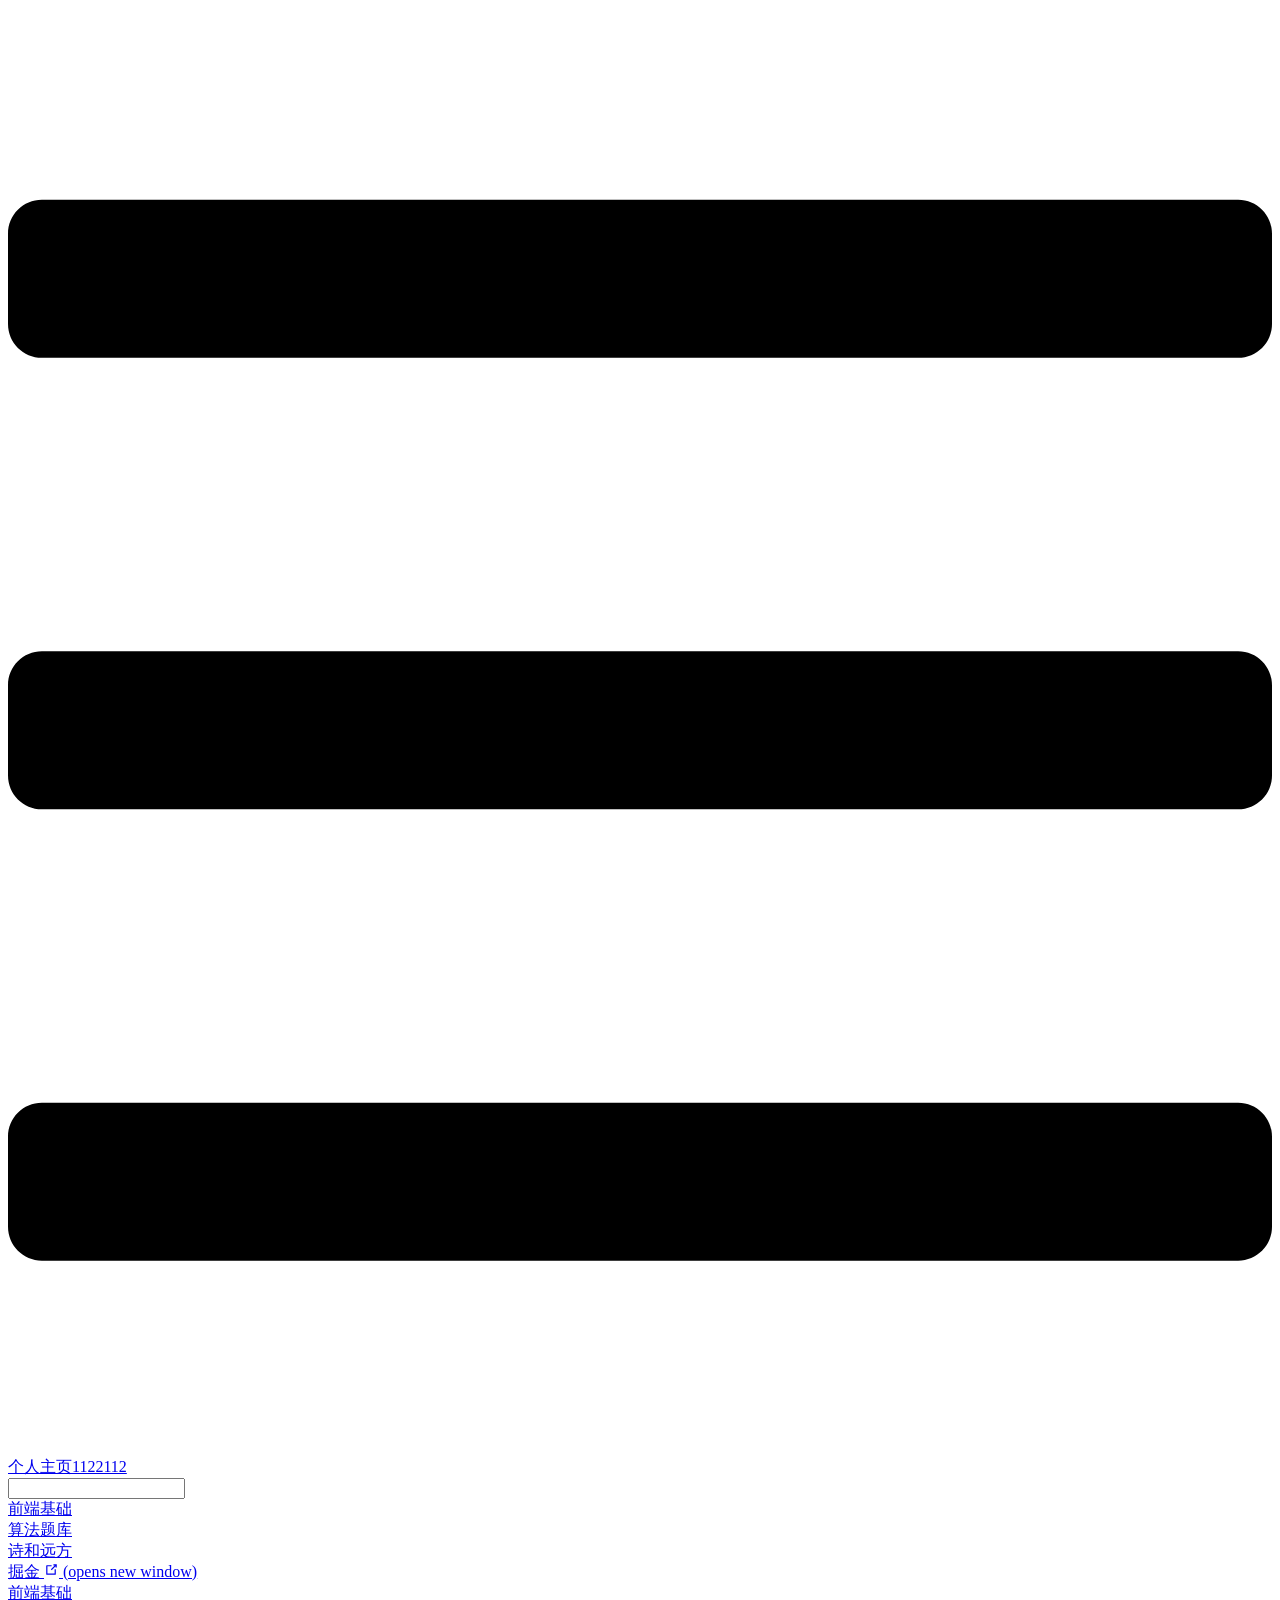
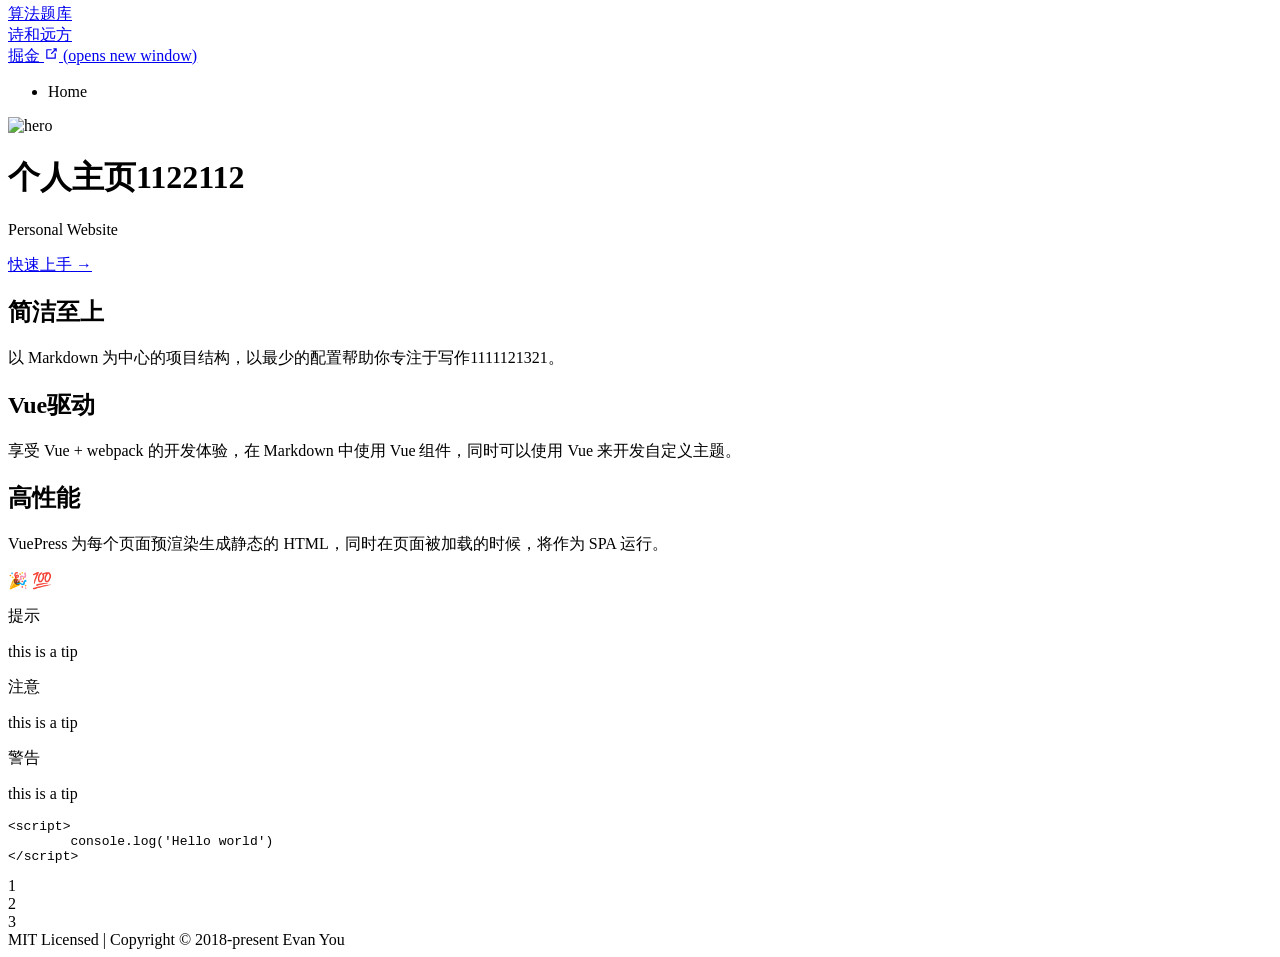
==== index.html @ 11ecbb49 "[fix]：文件" ====
<!DOCTYPE html>
<html lang="en-US">
  <head>
    <meta charset="utf-8">
    <meta name="viewport" content="width=device-width,initial-scale=1">
    <title>个人主页1122112</title>
    <meta name="generator" content="VuePress 1.8.0">
    <link rel="icon" href="/images/photo.jpg">
    <link rel="manifest" href="/images/photo.jpg">
    <link rel="apple-touch-icon" href="/images/photo.jpg">
    <meta name="description" content="Personal Website">
    <meta http-quiv="pragma" cotent="no-cache">
    <meta http-quiv="pragma" cotent="no-cache,must-revalidate">
    <meta http-quiv="expires" cotent="0">
    
    <link rel="preload" href="/assets/css/0.styles.bfaf08ab.css" as="style"><link rel="preload" href="/assets/js/app.552407dd.js" as="script"><link rel="preload" href="/assets/js/2.893b4d03.js" as="script"><link rel="preload" href="/assets/js/7.153a9fc0.js" as="script"><link rel="prefetch" href="/assets/js/10.ceecaa34.js"><link rel="prefetch" href="/assets/js/11.0e1c009a.js"><link rel="prefetch" href="/assets/js/3.802dd893.js"><link rel="prefetch" href="/assets/js/4.32b6839d.js"><link rel="prefetch" href="/assets/js/5.b29d42f8.js"><link rel="prefetch" href="/assets/js/6.a5498084.js"><link rel="prefetch" href="/assets/js/8.9cc60c41.js"><link rel="prefetch" href="/assets/js/9.5892f912.js">
    <link rel="stylesheet" href="/assets/css/0.styles.bfaf08ab.css">
  </head>
  <body>
    <div id="app" data-server-rendered="true"><div class="theme-container no-sidebar"><header class="navbar"><div class="sidebar-button"><svg xmlns="http://www.w3.org/2000/svg" aria-hidden="true" role="img" viewBox="0 0 448 512" class="icon"><path fill="currentColor" d="M436 124H12c-6.627 0-12-5.373-12-12V80c0-6.627 5.373-12 12-12h424c6.627 0 12 5.373 12 12v32c0 6.627-5.373 12-12 12zm0 160H12c-6.627 0-12-5.373-12-12v-32c0-6.627 5.373-12 12-12h424c6.627 0 12 5.373 12 12v32c0 6.627-5.373 12-12 12zm0 160H12c-6.627 0-12-5.373-12-12v-32c0-6.627 5.373-12 12-12h424c6.627 0 12 5.373 12 12v32c0 6.627-5.373 12-12 12z"></path></svg></div> <a href="/" aria-current="page" class="home-link router-link-exact-active router-link-active"><!----> <span class="site-name">个人主页1122112</span></a> <div class="links"><div class="search-box"><input aria-label="Search" autocomplete="off" spellcheck="false" value=""> <!----></div> <nav class="nav-links can-hide"><div class="nav-item"><a href="/accumulate/" class="nav-link">
  前端基础
</a></div><div class="nav-item"><a href="/algorithm/" class="nav-link">
  算法题库
</a></div><div class="nav-item"><a href="/others/" class="nav-link">
  诗和远方
</a></div><div class="nav-item"><a href="https://juejin.im/post/5d300d5ff265da1b7004e0c1" target="_blank" rel="noopener noreferrer" class="nav-link external">
  掘金
  <span><svg xmlns="http://www.w3.org/2000/svg" aria-hidden="true" focusable="false" x="0px" y="0px" viewBox="0 0 100 100" width="15" height="15" class="icon outbound"><path fill="currentColor" d="M18.8,85.1h56l0,0c2.2,0,4-1.8,4-4v-32h-8v28h-48v-48h28v-8h-32l0,0c-2.2,0-4,1.8-4,4v56C14.8,83.3,16.6,85.1,18.8,85.1z"></path> <polygon fill="currentColor" points="45.7,48.7 51.3,54.3 77.2,28.5 77.2,37.2 85.2,37.2 85.2,14.9 62.8,14.9 62.8,22.9 71.5,22.9"></polygon></svg> <span class="sr-only">(opens new window)</span></span></a></div> <!----></nav></div></header> <div class="sidebar-mask"></div> <aside class="sidebar"><nav class="nav-links"><div class="nav-item"><a href="/accumulate/" class="nav-link">
  前端基础
</a></div><div class="nav-item"><a href="/algorithm/" class="nav-link">
  算法题库
</a></div><div class="nav-item"><a href="/others/" class="nav-link">
  诗和远方
</a></div><div class="nav-item"><a href="https://juejin.im/post/5d300d5ff265da1b7004e0c1" target="_blank" rel="noopener noreferrer" class="nav-link external">
  掘金
  <span><svg xmlns="http://www.w3.org/2000/svg" aria-hidden="true" focusable="false" x="0px" y="0px" viewBox="0 0 100 100" width="15" height="15" class="icon outbound"><path fill="currentColor" d="M18.8,85.1h56l0,0c2.2,0,4-1.8,4-4v-32h-8v28h-48v-48h28v-8h-32l0,0c-2.2,0-4,1.8-4,4v56C14.8,83.3,16.6,85.1,18.8,85.1z"></path> <polygon fill="currentColor" points="45.7,48.7 51.3,54.3 77.2,28.5 77.2,37.2 85.2,37.2 85.2,14.9 62.8,14.9 62.8,22.9 71.5,22.9"></polygon></svg> <span class="sr-only">(opens new window)</span></span></a></div> <!----></nav>  <ul class="sidebar-links"><li><section class="sidebar-group depth-0"><p class="sidebar-heading open"><span>Home</span> <!----></p> <!----></section></li></ul> </aside> <main aria-labelledby="main-title" class="home"><header class="hero"><img src="/images/photo.jpg" alt="hero"> <h1 id="main-title">
      个人主页1122112
    </h1> <p class="description">
      Personal Website
    </p> <p class="action"><a href="/guide.html" class="nav-link action-button">
  快速上手 →
</a></p></header> <div class="features"><div class="feature"><h2>简洁至上</h2> <p>以 Markdown 为中心的项目结构，以最少的配置帮助你专注于写作1111121321。</p></div><div class="feature"><h2>Vue驱动</h2> <p>享受 Vue + webpack 的开发体验，在 Markdown 中使用 Vue 组件，同时可以使用 Vue 来开发自定义主题。</p></div><div class="feature"><h2>高性能</h2> <p>VuePress 为每个页面预渲染生成静态的 HTML，同时在页面被加载的时候，将作为 SPA 运行。</p></div></div> <div class="theme-default-content custom content__default"><p>🎉 💯</p> <div class="custom-block tip"><p class="custom-block-title">提示</p> <p>this is a tip</p></div> <div class="custom-block warning"><p class="custom-block-title">注意</p> <p>this is a tip</p></div> <div class="custom-block danger"><p class="custom-block-title">警告</p> <p>this is a tip</p></div> <div class="language-js line-numbers-mode"><pre class="language-js"><code><span class="token operator">&lt;</span>script<span class="token operator">&gt;</span>
	console<span class="token punctuation">.</span><span class="token function">log</span><span class="token punctuation">(</span><span class="token string">'Hello world'</span><span class="token punctuation">)</span>
<span class="token operator">&lt;</span><span class="token operator">/</span>script<span class="token operator">&gt;</span>
</code></pre> <div class="line-numbers-wrapper"><span class="line-number">1</span><br><span class="line-number">2</span><br><span class="line-number">3</span><br></div></div></div> <div class="footer">
    MIT Licensed | Copyright © 2018-present Evan You
  </div></main></div><div class="global-ui"></div></div>
    <script src="/assets/js/app.552407dd.js" defer></script><script src="/assets/js/2.893b4d03.js" defer></script><script src="/assets/js/7.153a9fc0.js" defer></script>
  </body>
</html>
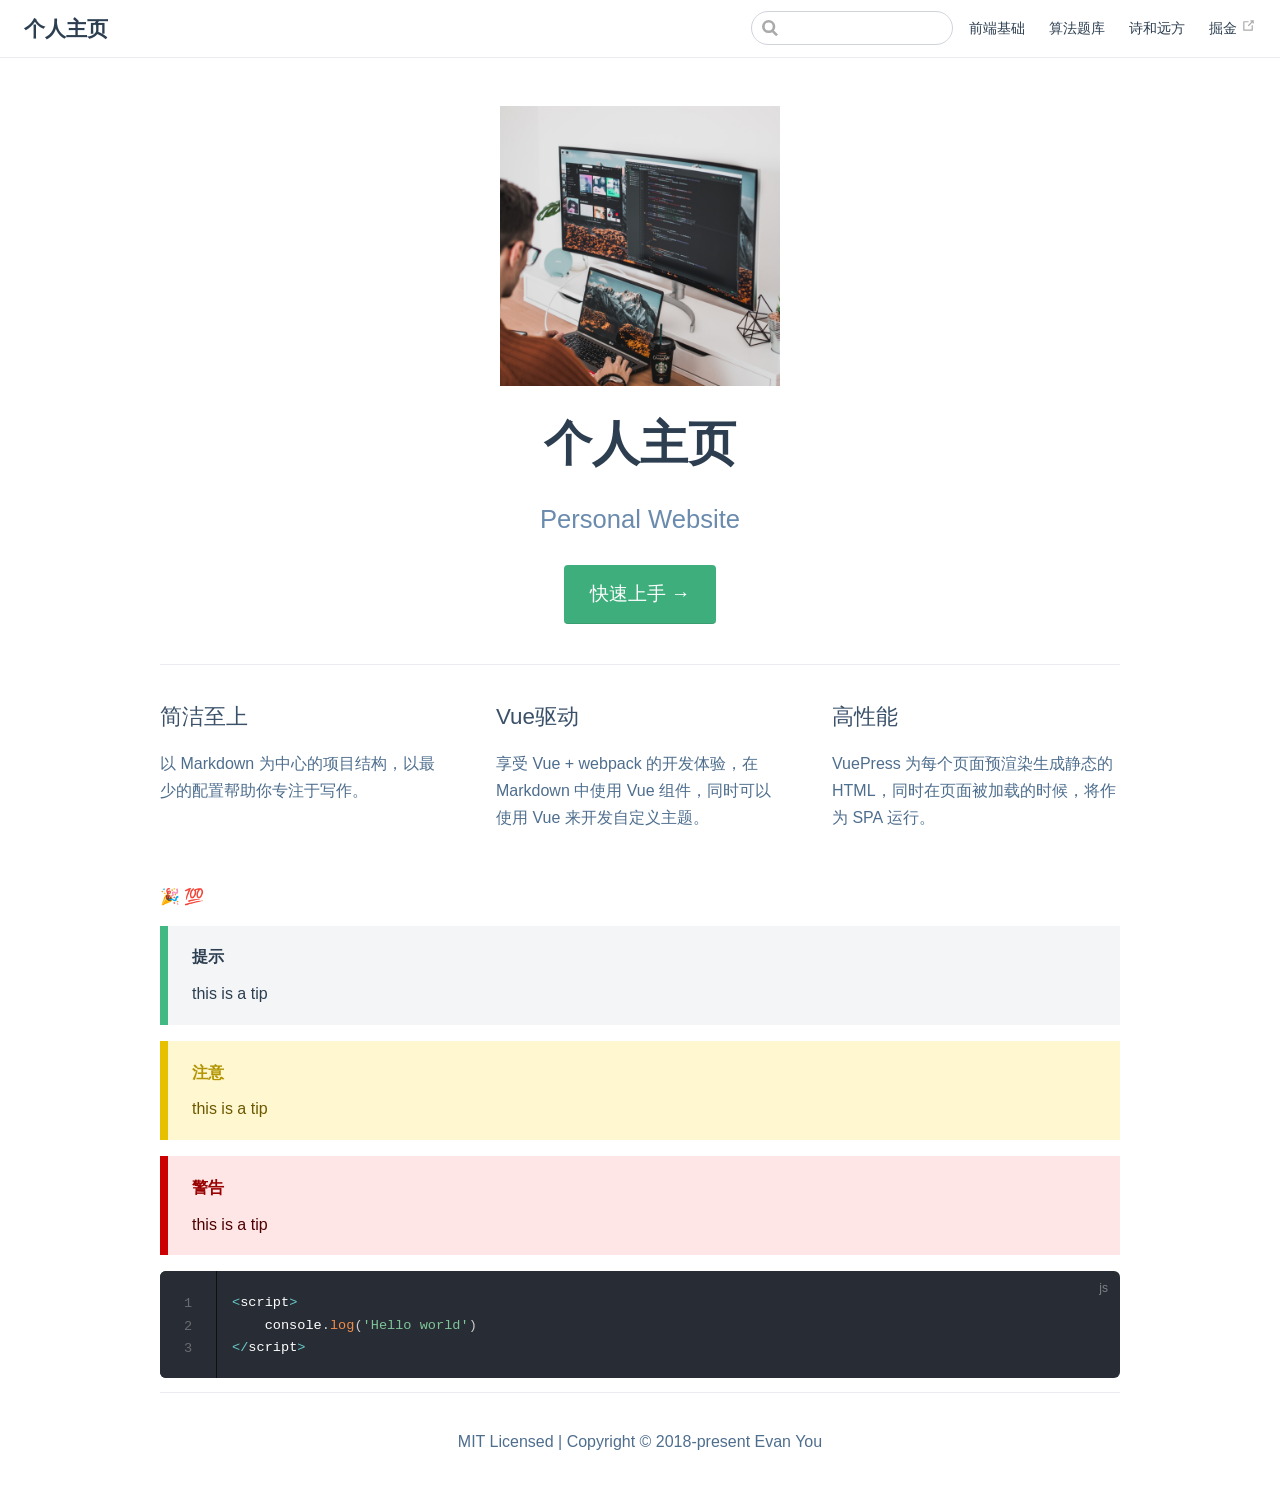
==== commit 072c930c: "[fix]：上传" ====
--- a/index.html
+++ b/index.html
@@ -3,48 +3,31 @@
   <head>
     <meta charset="utf-8">
     <meta name="viewport" content="width=device-width,initial-scale=1">
-    <title>个人主页1122112</title>
-    <meta name="generator" content="VuePress 1.8.0">
+    <title>个人主页</title>
+    <meta name="description" content="Personal Website">
     <link rel="icon" href="/images/photo.jpg">
-    <link rel="manifest" href="/images/photo.jpg">
-    <link rel="apple-touch-icon" href="/images/photo.jpg">
-    <meta name="description" content="Personal Website">
-    <meta http-quiv="pragma" cotent="no-cache">
-    <meta http-quiv="pragma" cotent="no-cache,must-revalidate">
-    <meta http-quiv="expires" cotent="0">
+  <link rel="manifest" href="/images/photo.jpg">
+  <link rel="apple-touch-icon" href="/images/photo.jpg">
+  <meta http-quiv="pragma" cotent="no-cache">
+  <meta http-quiv="pragma" cotent="no-cache,must-revalidate">
+  <meta http-quiv="expires" cotent="0">
     
-    <link rel="preload" href="/assets/css/0.styles.bfaf08ab.css" as="style"><link rel="preload" href="/assets/js/app.552407dd.js" as="script"><link rel="preload" href="/assets/js/2.893b4d03.js" as="script"><link rel="preload" href="/assets/js/7.153a9fc0.js" as="script"><link rel="prefetch" href="/assets/js/10.ceecaa34.js"><link rel="prefetch" href="/assets/js/11.0e1c009a.js"><link rel="prefetch" href="/assets/js/3.802dd893.js"><link rel="prefetch" href="/assets/js/4.32b6839d.js"><link rel="prefetch" href="/assets/js/5.b29d42f8.js"><link rel="prefetch" href="/assets/js/6.a5498084.js"><link rel="prefetch" href="/assets/js/8.9cc60c41.js"><link rel="prefetch" href="/assets/js/9.5892f912.js">
-    <link rel="stylesheet" href="/assets/css/0.styles.bfaf08ab.css">
+    <link rel="preload" href="/assets/css/0.styles.c70d6292.css" as="style"><link rel="preload" href="/assets/js/app.80de411a.js" as="script"><link rel="preload" href="/assets/js/3.f693702d.js" as="script"><link rel="prefetch" href="/assets/js/2.e936dfc9.js"><link rel="prefetch" href="/assets/js/4.2bf9374a.js"><link rel="prefetch" href="/assets/js/5.053e51c6.js"><link rel="prefetch" href="/assets/js/6.895c9ded.js"><link rel="prefetch" href="/assets/js/7.f5377f80.js"><link rel="prefetch" href="/assets/js/8.cc112f1e.js">
+    <link rel="stylesheet" href="/assets/css/0.styles.c70d6292.css">
   </head>
   <body>
-    <div id="app" data-server-rendered="true"><div class="theme-container no-sidebar"><header class="navbar"><div class="sidebar-button"><svg xmlns="http://www.w3.org/2000/svg" aria-hidden="true" role="img" viewBox="0 0 448 512" class="icon"><path fill="currentColor" d="M436 124H12c-6.627 0-12-5.373-12-12V80c0-6.627 5.373-12 12-12h424c6.627 0 12 5.373 12 12v32c0 6.627-5.373 12-12 12zm0 160H12c-6.627 0-12-5.373-12-12v-32c0-6.627 5.373-12 12-12h424c6.627 0 12 5.373 12 12v32c0 6.627-5.373 12-12 12zm0 160H12c-6.627 0-12-5.373-12-12v-32c0-6.627 5.373-12 12-12h424c6.627 0 12 5.373 12 12v32c0 6.627-5.373 12-12 12z"></path></svg></div> <a href="/" aria-current="page" class="home-link router-link-exact-active router-link-active"><!----> <span class="site-name">个人主页1122112</span></a> <div class="links"><div class="search-box"><input aria-label="Search" autocomplete="off" spellcheck="false" value=""> <!----></div> <nav class="nav-links can-hide"><div class="nav-item"><a href="/accumulate/" class="nav-link">
-  前端基础
-</a></div><div class="nav-item"><a href="/algorithm/" class="nav-link">
-  算法题库
-</a></div><div class="nav-item"><a href="/others/" class="nav-link">
-  诗和远方
-</a></div><div class="nav-item"><a href="https://juejin.im/post/5d300d5ff265da1b7004e0c1" target="_blank" rel="noopener noreferrer" class="nav-link external">
+    <div id="app" data-server-rendered="true"><div class="theme-container no-sidebar"><header class="navbar"><div class="sidebar-button"><svg xmlns="http://www.w3.org/2000/svg" aria-hidden="true" role="img" viewBox="0 0 448 512" class="icon"><path fill="currentColor" d="M436 124H12c-6.627 0-12-5.373-12-12V80c0-6.627 5.373-12 12-12h424c6.627 0 12 5.373 12 12v32c0 6.627-5.373 12-12 12zm0 160H12c-6.627 0-12-5.373-12-12v-32c0-6.627 5.373-12 12-12h424c6.627 0 12 5.373 12 12v32c0 6.627-5.373 12-12 12zm0 160H12c-6.627 0-12-5.373-12-12v-32c0-6.627 5.373-12 12-12h424c6.627 0 12 5.373 12 12v32c0 6.627-5.373 12-12 12z"></path></svg></div> <a href="/" class="home-link router-link-exact-active router-link-active"><!----> <span class="site-name">个人主页</span></a> <div class="links" style="max-width:nullpx;"><div class="search-box"><input aria-label="Search" autocomplete="off" spellcheck="false" value=""> <!----></div> <nav class="nav-links can-hide"><div class="nav-item"><a href="/accumulate/" class="nav-link">前端基础</a></div><div class="nav-item"><a href="/algorithm/" class="nav-link">算法题库</a></div><div class="nav-item"><a href="/others/" class="nav-link">诗和远方</a></div><div class="nav-item"><a href="https://juejin.im/post/5d300d5ff265da1b7004e0c1" target="_blank" rel="noopener noreferrer" class="nav-link external">
   掘金
-  <span><svg xmlns="http://www.w3.org/2000/svg" aria-hidden="true" focusable="false" x="0px" y="0px" viewBox="0 0 100 100" width="15" height="15" class="icon outbound"><path fill="currentColor" d="M18.8,85.1h56l0,0c2.2,0,4-1.8,4-4v-32h-8v28h-48v-48h28v-8h-32l0,0c-2.2,0-4,1.8-4,4v56C14.8,83.3,16.6,85.1,18.8,85.1z"></path> <polygon fill="currentColor" points="45.7,48.7 51.3,54.3 77.2,28.5 77.2,37.2 85.2,37.2 85.2,14.9 62.8,14.9 62.8,22.9 71.5,22.9"></polygon></svg> <span class="sr-only">(opens new window)</span></span></a></div> <!----></nav></div></header> <div class="sidebar-mask"></div> <aside class="sidebar"><nav class="nav-links"><div class="nav-item"><a href="/accumulate/" class="nav-link">
-  前端基础
-</a></div><div class="nav-item"><a href="/algorithm/" class="nav-link">
-  算法题库
-</a></div><div class="nav-item"><a href="/others/" class="nav-link">
-  诗和远方
-</a></div><div class="nav-item"><a href="https://juejin.im/post/5d300d5ff265da1b7004e0c1" target="_blank" rel="noopener noreferrer" class="nav-link external">
+  <svg xmlns="http://www.w3.org/2000/svg" aria-hidden="true" x="0px" y="0px" viewBox="0 0 100 100" width="15" height="15" class="icon outbound"><path fill="currentColor" d="M18.8,85.1h56l0,0c2.2,0,4-1.8,4-4v-32h-8v28h-48v-48h28v-8h-32l0,0c-2.2,0-4,1.8-4,4v56C14.8,83.3,16.6,85.1,18.8,85.1z"></path> <polygon fill="currentColor" points="45.7,48.7 51.3,54.3 77.2,28.5 77.2,37.2 85.2,37.2 85.2,14.9 62.8,14.9 62.8,22.9 71.5,22.9"></polygon></svg></a></div> <!----></nav></div></header> <div class="sidebar-mask"></div> <div class="sidebar"><nav class="nav-links"><div class="nav-item"><a href="/accumulate/" class="nav-link">前端基础</a></div><div class="nav-item"><a href="/algorithm/" class="nav-link">算法题库</a></div><div class="nav-item"><a href="/others/" class="nav-link">诗和远方</a></div><div class="nav-item"><a href="https://juejin.im/post/5d300d5ff265da1b7004e0c1" target="_blank" rel="noopener noreferrer" class="nav-link external">
   掘金
-  <span><svg xmlns="http://www.w3.org/2000/svg" aria-hidden="true" focusable="false" x="0px" y="0px" viewBox="0 0 100 100" width="15" height="15" class="icon outbound"><path fill="currentColor" d="M18.8,85.1h56l0,0c2.2,0,4-1.8,4-4v-32h-8v28h-48v-48h28v-8h-32l0,0c-2.2,0-4,1.8-4,4v56C14.8,83.3,16.6,85.1,18.8,85.1z"></path> <polygon fill="currentColor" points="45.7,48.7 51.3,54.3 77.2,28.5 77.2,37.2 85.2,37.2 85.2,14.9 62.8,14.9 62.8,22.9 71.5,22.9"></polygon></svg> <span class="sr-only">(opens new window)</span></span></a></div> <!----></nav>  <ul class="sidebar-links"><li><section class="sidebar-group depth-0"><p class="sidebar-heading open"><span>Home</span> <!----></p> <!----></section></li></ul> </aside> <main aria-labelledby="main-title" class="home"><header class="hero"><img src="/images/photo.jpg" alt="hero"> <h1 id="main-title">
-      个人主页1122112
-    </h1> <p class="description">
+  <svg xmlns="http://www.w3.org/2000/svg" aria-hidden="true" x="0px" y="0px" viewBox="0 0 100 100" width="15" height="15" class="icon outbound"><path fill="currentColor" d="M18.8,85.1h56l0,0c2.2,0,4-1.8,4-4v-32h-8v28h-48v-48h28v-8h-32l0,0c-2.2,0-4,1.8-4,4v56C14.8,83.3,16.6,85.1,18.8,85.1z"></path> <polygon fill="currentColor" points="45.7,48.7 51.3,54.3 77.2,28.5 77.2,37.2 85.2,37.2 85.2,14.9 62.8,14.9 62.8,22.9 71.5,22.9"></polygon></svg></a></div> <!----></nav>  <ul class="sidebar-links"><li><div class="sidebar-group first"><p class="sidebar-heading open"><span>Home</span> <!----></p> <ul class="sidebar-group-items"></ul></div></li></ul> </div> <div class="home"><div class="hero"><img src="/images/photo.jpg" alt="hero"> <h1>个人主页</h1> <p class="description">
       Personal Website
-    </p> <p class="action"><a href="/guide.html" class="nav-link action-button">
-  快速上手 →
-</a></p></header> <div class="features"><div class="feature"><h2>简洁至上</h2> <p>以 Markdown 为中心的项目结构，以最少的配置帮助你专注于写作1111121321。</p></div><div class="feature"><h2>Vue驱动</h2> <p>享受 Vue + webpack 的开发体验，在 Markdown 中使用 Vue 组件，同时可以使用 Vue 来开发自定义主题。</p></div><div class="feature"><h2>高性能</h2> <p>VuePress 为每个页面预渲染生成静态的 HTML，同时在页面被加载的时候，将作为 SPA 运行。</p></div></div> <div class="theme-default-content custom content__default"><p>🎉 💯</p> <div class="custom-block tip"><p class="custom-block-title">提示</p> <p>this is a tip</p></div> <div class="custom-block warning"><p class="custom-block-title">注意</p> <p>this is a tip</p></div> <div class="custom-block danger"><p class="custom-block-title">警告</p> <p>this is a tip</p></div> <div class="language-js line-numbers-mode"><pre class="language-js"><code><span class="token operator">&lt;</span>script<span class="token operator">&gt;</span>
+    </p> <p class="action"><a href="/guide.html" class="nav-link action-button">快速上手 →</a></p></div> <div class="features"><div class="feature"><h2>简洁至上</h2> <p>以 Markdown 为中心的项目结构，以最少的配置帮助你专注于写作。</p></div><div class="feature"><h2>Vue驱动</h2> <p>享受 Vue + webpack 的开发体验，在 Markdown 中使用 Vue 组件，同时可以使用 Vue 来开发自定义主题。</p></div><div class="feature"><h2>高性能</h2> <p>VuePress 为每个页面预渲染生成静态的 HTML，同时在页面被加载的时候，将作为 SPA 运行。</p></div></div> <div class="content custom"><p>🎉 💯</p> <div class="tip custom-block"><p class="custom-block-title">提示</p> <p>this is a tip</p></div> <div class="warning custom-block"><p class="custom-block-title">注意</p> <p>this is a tip</p></div> <div class="danger custom-block"><p class="custom-block-title">警告</p> <p>this is a tip</p></div> <div class="language-js line-numbers-mode"><pre class="language-js"><code><span class="token operator">&lt;</span>script<span class="token operator">&gt;</span>
 	console<span class="token punctuation">.</span><span class="token function">log</span><span class="token punctuation">(</span><span class="token string">'Hello world'</span><span class="token punctuation">)</span>
 <span class="token operator">&lt;</span><span class="token operator">/</span>script<span class="token operator">&gt;</span>
 </code></pre> <div class="line-numbers-wrapper"><span class="line-number">1</span><br><span class="line-number">2</span><br><span class="line-number">3</span><br></div></div></div> <div class="footer">
     MIT Licensed | Copyright © 2018-present Evan You
-  </div></main></div><div class="global-ui"></div></div>
-    <script src="/assets/js/app.552407dd.js" defer></script><script src="/assets/js/2.893b4d03.js" defer></script><script src="/assets/js/7.153a9fc0.js" defer></script>
+  </div></div> <!----></div></div>
+    <script src="/assets/js/app.80de411a.js" defer></script><script src="/assets/js/3.f693702d.js" defer></script>
   </body>
 </html>
--- a/assets/css/0.styles.c70d6292.css
+++ b/assets/css/0.styles.c70d6292.css
@@ -0,0 +1 @@
+.home{padding:3.6rem 2rem 0;max-width:960px;margin:0 auto}.home .hero{text-align:center}.home .hero img{max-width:100%;max-height:280px;display:block;margin:3rem auto 1.5rem}.home .hero h1{font-size:3rem}.home .hero .action,.home .hero .description,.home .hero h1{margin:1.8rem auto}.home .hero .description{max-width:35rem;font-size:1.6rem;line-height:1.3;color:#6a8bad}.home .hero .action-button{display:inline-block;font-size:1.2rem;color:#fff;background-color:#3eaf7c;padding:.8rem 1.6rem;border-radius:4px;transition:background-color .1s ease;box-sizing:border-box;border-bottom:1px solid #389d70}.home .hero .action-button:hover{background-color:#4abf8a}.home .features{border-top:1px solid #eaecef;padding:1.2rem 0;margin-top:2.5rem;display:flex;flex-wrap:wrap;align-items:flex-start;align-content:stretch;justify-content:space-between}.home .feature{flex-grow:1;flex-basis:30%;max-width:30%}.home .feature h2{font-size:1.4rem;font-weight:500;border-bottom:none;padding-bottom:0;color:#3a5169}.home .feature p{color:#4e6e8e}.home .footer{padding:2.5rem;border-top:1px solid #eaecef;text-align:center;color:#4e6e8e}@media (max-width:719px){.home .features{flex-direction:column}.home .feature{max-width:100%;padding:0 2.5rem}}@media (max-width:419px){.home{padding-left:1.5rem;padding-right:1.5rem}.home .hero img{max-height:210px;margin:2rem auto 1.2rem}.home .hero h1{font-size:2rem}.home .hero .action,.home .hero .description,.home .hero h1{margin:1.2rem auto}.home .hero .description{font-size:1.2rem}.home .hero .action-button{font-size:1rem;padding:.6rem 1.2rem}.home .feature h2{font-size:1.25rem}}.sidebar-button{display:none;width:1.25rem;height:1.25rem;position:absolute;padding:.6rem;top:.6rem;left:1rem;cursor:pointer}.sidebar-button .icon{display:block;width:1.25rem;height:1.25rem}@media (max-width:719px){.sidebar-button{display:block}}.search-box{display:inline-block;position:relative;margin-right:1rem}.search-box input{cursor:text;width:10rem;color:#4e6e8e;display:inline-block;border:1px solid #cfd4db;border-radius:2rem;font-size:.9rem;line-height:2rem;padding:0 .5rem 0 2rem;outline:none;transition:all .2s ease;background:#fff url(/assets/img/search.83621669.svg) .6rem .5rem no-repeat;background-size:1rem}.search-box input:focus{cursor:auto;border-color:#3eaf7c}.search-box .suggestions{background:#fff;width:20rem;position:absolute;top:1.5rem;border:1px solid #cfd4db;border-radius:6px;padding:.4rem;list-style-type:none}.search-box .suggestions.align-right{right:0}.search-box .suggestion{line-height:1.4;padding:.4rem .6rem;border-radius:4px;cursor:pointer}.search-box .suggestion a{white-space:normal;color:#5d82a6}.search-box .suggestion a .page-title{font-weight:600}.search-box .suggestion a .header{font-size:.9em;margin-left:.25em}.search-box .suggestion.focused{background-color:#f3f4f5}.search-box .suggestion.focused a{color:#3eaf7c}@media (max-width:959px){.search-box input{cursor:pointer;width:0;border-color:transparent;position:relative}.search-box input:focus{cursor:text;left:0;width:10rem}}@media (max-width:959px) and (min-width:719px){.search-box .suggestions{left:0}}@media (max-width:719px){.search-box{margin-right:0}.search-box input{left:1rem}.search-box .suggestions{right:0}}@media (max-width:419px){.search-box .suggestions{width:calc(100vw - 4rem)}.search-box input:focus{width:8rem}}.dropdown-enter,.dropdown-leave-to{height:0!important}.dropdown-wrapper{cursor:pointer}.dropdown-wrapper .dropdown-title{display:block}.dropdown-wrapper .dropdown-title:hover{border-color:transparent}.dropdown-wrapper .dropdown-title .arrow{vertical-align:middle;margin-top:-1px;margin-left:.4rem}.dropdown-wrapper .nav-dropdown .dropdown-item{color:inherit;line-height:1.7rem}.dropdown-wrapper .nav-dropdown .dropdown-item h4{margin:.45rem 0 0;border-top:1px solid #eee;padding:.45rem 1.5rem 0 1.25rem}.dropdown-wrapper .nav-dropdown .dropdown-item .dropdown-subitem-wrapper{padding:0;list-style:none}.dropdown-wrapper .nav-dropdown .dropdown-item .dropdown-subitem-wrapper .dropdown-subitem{font-size:.9em}.dropdown-wrapper .nav-dropdown .dropdown-item a{display:block;line-height:1.7rem;position:relative;border-bottom:none;font-weight:400;margin-bottom:0;padding:0 1.5rem 0 1.25rem}.dropdown-wrapper .nav-dropdown .dropdown-item a.router-link-active,.dropdown-wrapper .nav-dropdown .dropdown-item a:hover{color:#3eaf7c}.dropdown-wrapper .nav-dropdown .dropdown-item a.router-link-active:after{content:"";width:0;height:0;border-left:5px solid #3eaf7c;border-top:3px solid transparent;border-bottom:3px solid transparent;position:absolute;top:calc(50% - 2px);left:9px}.dropdown-wrapper .nav-dropdown .dropdown-item:first-child h4{margin-top:0;padding-top:0;border-top:0}@media (max-width:719px){.dropdown-wrapper.open .dropdown-title{margin-bottom:.5rem}.dropdown-wrapper .nav-dropdown{transition:height .1s ease-out;overflow:hidden}.dropdown-wrapper .nav-dropdown .dropdown-item h4{border-top:0;margin-top:0;padding-top:0}.dropdown-wrapper .nav-dropdown .dropdown-item>a,.dropdown-wrapper .nav-dropdown .dropdown-item h4{font-size:15px;line-height:2rem}.dropdown-wrapper .nav-dropdown .dropdown-item .dropdown-subitem{font-size:14px;padding-left:1rem}}@media (min-width:719px){.dropdown-wrapper{height:1.8rem}.dropdown-wrapper:hover .nav-dropdown{display:block!important}.dropdown-wrapper .dropdown-title .arrow{border-left:4px solid transparent;border-right:4px solid transparent;border-top:6px solid #ccc;border-bottom:0}.dropdown-wrapper .nav-dropdown{display:none;height:auto!important;box-sizing:border-box;max-height:calc(100vh - 2.7rem);overflow-y:auto;position:absolute;top:100%;right:0;background-color:#fff;padding:.6rem 0;border:1px solid #ddd;border-bottom-color:#ccc;text-align:left;border-radius:.25rem;white-space:nowrap;margin:0}}.nav-links{display:inline-block}.nav-links a{line-height:1.4rem;color:inherit}.nav-links a.router-link-active,.nav-links a:hover{color:#3eaf7c}.nav-links .nav-item{position:relative;display:inline-block;margin-left:1.5rem;line-height:2rem}.nav-links .nav-item:first-child{margin-left:0}.nav-links .repo-link{margin-left:1.5rem}@media (max-width:719px){.nav-links .nav-item,.nav-links .repo-link{margin-left:0}}@media (min-width:719px){.nav-links a.router-link-active,.nav-links a:hover{color:#2c3e50}.nav-item>a:not(.external).router-link-active,.nav-item>a:not(.external):hover{margin-bottom:-2px;border-bottom:2px solid #46bd87}}.navbar{padding:.7rem 1.5rem;line-height:2.2rem;position:relative}.navbar a,.navbar img,.navbar span{display:inline-block}.navbar .logo{height:2.2rem;min-width:2.2rem;margin-right:.8rem;vertical-align:top}.navbar .site-name{font-size:1.3rem;font-weight:600;color:#2c3e50;position:relative}.navbar .links{padding-left:1.5rem;box-sizing:border-box;background-color:#fff;white-space:nowrap;font-size:.9rem;position:absolute;right:1.5rem;top:.7rem;display:flex}.navbar .links .search-box{flex:0 0 auto;vertical-align:top}.navbar .links .nav-links{flex:1}@media (max-width:719px){.navbar{padding-left:4rem}.navbar .can-hide{display:none}.navbar .links{padding-left:1.5rem}}.page-edit,.page-nav{max-width:740px;margin:0 auto;padding:2rem 2.5rem}@media (max-width:959px){.page-edit,.page-nav{padding:2rem}}@media (max-width:419px){.page-edit,.page-nav{padding:1.5rem}}.page{padding-bottom:2rem}.page-edit{padding-top:1rem;padding-bottom:1rem;overflow:auto}.page-edit .edit-link{display:inline-block}.page-edit .edit-link a{color:#4e6e8e;margin-right:.25rem}.page-edit .last-updated{float:right;font-size:.9em}.page-edit .last-updated .prefix{font-weight:500;color:#4e6e8e}.page-edit .last-updated .time{font-weight:400;color:#aaa}.page-nav{padding-top:1rem;padding-bottom:0}.page-nav .inner{min-height:2rem;margin-top:0;border-top:1px solid #eaecef;padding-top:1rem;overflow:auto}.page-nav .next{float:right}@media (max-width:719px){.page-edit .edit-link{margin-bottom:.5rem}.page-edit .last-updated{font-size:.8em;float:none;text-align:left}}.sidebar .sidebar-sub-headers{padding-left:1rem;font-size:.95em}a.sidebar-link{font-weight:400;display:inline-block;color:#2c3e50;border-left:.25rem solid transparent;padding:.35rem 1rem .35rem 1.25rem;line-height:1.4;width:100%;box-sizing:border-box}a.sidebar-link:hover{color:#3eaf7c}a.sidebar-link.active{font-weight:600;color:#3eaf7c;border-left-color:#3eaf7c}.sidebar-group a.sidebar-link{padding-left:2rem}.sidebar-sub-headers a.sidebar-link{padding-top:.25rem;padding-bottom:.25rem;border-left:none}.sidebar-sub-headers a.sidebar-link.active{font-weight:500}.sidebar-group:not(.first){margin-top:1em}.sidebar-group .sidebar-group{padding-left:.5em}.sidebar-group:not(.collapsable) .sidebar-heading{cursor:auto;color:inherit}.sidebar-heading{color:#999;transition:color .15s ease;cursor:pointer;font-size:1.1em;font-weight:700;padding:0 1.5rem;margin-top:0;margin-bottom:.5rem}.sidebar-heading.open,.sidebar-heading:hover{color:inherit}.sidebar-heading .arrow{position:relative;top:-.12em;left:.5em}.sidebar-heading:.open .arrow{top:-.18em}.sidebar-group-items{transition:height .1s ease-out;overflow:hidden}.sidebar ul{padding:0;margin:0;list-style-type:none}.sidebar a{display:inline-block}.sidebar .nav-links{display:none;border-bottom:1px solid #eaecef;padding:.5rem 0 .75rem 0}.sidebar .nav-links a{font-weight:600}.sidebar .nav-links .nav-item,.sidebar .nav-links .repo-link{display:block;line-height:1.25rem;font-size:1.1em;padding:.5rem 0 .5rem 1.5rem}.sidebar .sidebar-links{padding:1.5rem 0}@media (max-width:719px){.sidebar .nav-links{display:block}.sidebar .nav-links .dropdown-wrapper .nav-dropdown .dropdown-item a.router-link-active:after{top:calc(1rem - 2px)}.sidebar .sidebar-links{padding:1rem 0}}.sw-update-popup{position:fixed;right:1em;bottom:1em;padding:1em;border:1px solid #3eaf7c;border-radius:3px;background:#fff;box-shadow:0 4px 16px rgba(0,0,0,.5);text-align:center}.sw-update-popup button{margin-top:.5em;padding:.25em 2em}.sw-update-popup-enter-active,.sw-update-popup-leave-active{transition:opacity .3s,transform .3s}.sw-update-popup-enter,.sw-update-popup-leave-to{opacity:0;transform:translateY(50%) scale(.5)}code[class*=language-],pre[class*=language-]{color:#ccc;background:none;font-family:Consolas,Monaco,Andale Mono,Ubuntu Mono,monospace;font-size:1em;text-align:left;white-space:pre;word-spacing:normal;word-break:normal;word-wrap:normal;line-height:1.5;tab-size:4;hyphens:none}pre[class*=language-]{padding:1em;margin:.5em 0;overflow:auto}:not(pre)>code[class*=language-],pre[class*=language-]{background:#2d2d2d}:not(pre)>code[class*=language-]{padding:.1em;border-radius:.3em;white-space:normal}.token.block-comment,.token.cdata,.token.comment,.token.doctype,.token.prolog{color:#999}.token.punctuation{color:#ccc}.token.attr-name,.token.deleted,.token.namespace,.token.tag{color:#e2777a}.token.function-name{color:#6196cc}.token.boolean,.token.function,.token.number{color:#f08d49}.token.class-name,.token.constant,.token.property,.token.symbol{color:#f8c555}.token.atrule,.token.builtin,.token.important,.token.keyword,.token.selector{color:#cc99cd}.token.attr-value,.token.char,.token.regex,.token.string,.token.variable{color:#7ec699}.token.entity,.token.operator,.token.url{color:#67cdcc}.token.bold,.token.important{font-weight:700}.token.italic{font-style:italic}.token.entity{cursor:help}.token.inserted{color:green}#nprogress{pointer-events:none}#nprogress .bar{background:#3eaf7c;position:fixed;z-index:1031;top:0;left:0;width:100%;height:2px}#nprogress .peg{display:block;position:absolute;right:0;width:100px;height:100%;box-shadow:0 0 10px #3eaf7c,0 0 5px #3eaf7c;opacity:1;transform:rotate(3deg) translateY(-4px)}#nprogress .spinner{display:block;position:fixed;z-index:1031;top:15px;right:15px}#nprogress .spinner-icon{width:18px;height:18px;box-sizing:border-box;border:2px solid transparent;border-top-color:#3eaf7c;border-left-color:#3eaf7c;border-radius:50%;animation:nprogress-spinner .4s linear infinite}.nprogress-custom-parent{overflow:hidden;position:relative}.nprogress-custom-parent #nprogress .bar,.nprogress-custom-parent #nprogress .spinner{position:absolute}@keyframes nprogress-spinner{0%{transform:rotate(0deg)}to{transform:rotate(1turn)}}.content code{color:#476582;padding:.25rem .5rem;margin:0;font-size:.85em;background-color:rgba(27,31,35,.05);border-radius:3px}.content pre,.content pre[class*=language-]{line-height:1.4;padding:1.25rem 1.5rem;margin:.85rem 0;background-color:#282c34;border-radius:6px;overflow:auto}.content pre[class*=language-] code,.content pre code{color:#fff;padding:0;background-color:transparent;border-radius:0}div[class*=language-]{position:relative;background-color:#282c34;border-radius:6px}div[class*=language-] .highlight-lines{-webkit-user-select:none;-ms-user-select:none;user-select:none;padding-top:1.3rem;position:absolute;top:0;left:0;width:100%;line-height:1.4}div[class*=language-] .highlight-lines .highlighted{background-color:rgba(0,0,0,.66)}div[class*=language-] pre,div[class*=language-] pre[class*=language-]{background:transparent;position:relative;z-index:1}div[class*=language-]:before{position:absolute;z-index:3;top:.8em;right:1em;font-size:.75rem;color:hsla(0,0%,100%,.4)}div[class*=language-]:not(.line-numbers-mode) .line-numbers-wrapper{display:none}div[class*=language-].line-numbers-mode .highlight-lines .highlighted{position:relative}div[class*=language-].line-numbers-mode .highlight-lines .highlighted:before{content:" ";position:absolute;z-index:3;left:0;top:0;display:block;width:3.5rem;height:100%;background-color:rgba(0,0,0,.66)}div[class*=language-].line-numbers-mode pre{padding-left:4.5rem;vertical-align:middle}div[class*=language-].line-numbers-mode .line-numbers-wrapper{position:absolute;top:0;width:3.5rem;text-align:center;color:hsla(0,0%,100%,.3);padding:1.25rem 0;line-height:1.4}div[class*=language-].line-numbers-mode .line-numbers-wrapper br{-webkit-user-select:none;-ms-user-select:none;user-select:none}div[class*=language-].line-numbers-mode .line-numbers-wrapper .line-number{position:relative;z-index:4;-webkit-user-select:none;-ms-user-select:none;user-select:none;font-size:.85em}div[class*=language-].line-numbers-mode:after{content:"";position:absolute;z-index:2;top:0;left:0;width:3.5rem;height:100%;border-radius:6px 0 0 6px;border-right:1px solid rgba(0,0,0,.66);background-color:#282c34}div[class~=language-js]:before{content:"js"}div[class~=language-ts]:before{content:"ts"}div[class~=language-html]:before{content:"html"}div[class~=language-md]:before{content:"md"}div[class~=language-vue]:before{content:"vue"}div[class~=language-css]:before{content:"css"}div[class~=language-sass]:before{content:"sass"}div[class~=language-scss]:before{content:"scss"}div[class~=language-less]:before{content:"less"}div[class~=language-stylus]:before{content:"stylus"}div[class~=language-go]:before{content:"go"}div[class~=language-java]:before{content:"java"}div[class~=language-c]:before{content:"c"}div[class~=language-sh]:before{content:"sh"}div[class~=language-yaml]:before{content:"yaml"}div[class~=language-py]:before{content:"py"}div[class~=language-javascript]:before{content:"js"}div[class~=language-typescript]:before{content:"ts"}div[class~=language-markup]:before{content:"html"}div[class~=language-markdown]:before{content:"md"}div[class~=language-json]:before{content:"json"}div[class~=language-ruby]:before{content:"rb"}div[class~=language-python]:before{content:"py"}div[class~=language-bash]:before{content:"sh"}.custom-block .custom-block-title{font-weight:600;margin-bottom:-.4rem}.custom-block.danger,.custom-block.tip,.custom-block.warning{padding:.1rem 1.5rem;border-left-width:.5rem;border-left-style:solid;margin:1rem 0}.custom-block.tip{background-color:#f3f5f7;border-color:#42b983}.custom-block.warning{background-color:rgba(255,229,100,.3);border-color:#e7c000;color:#6b5900}.custom-block.warning .custom-block-title{color:#b29400}.custom-block.warning a{color:#2c3e50}.custom-block.danger{background-color:#ffe6e6;border-color:#c00;color:#4d0000}.custom-block.danger .custom-block-title{color:#900}.custom-block.danger a{color:#2c3e50}.arrow{display:inline-block;width:0;height:0}.arrow.up{border-bottom:6px solid #ccc}.arrow.down,.arrow.up{border-left:4px solid transparent;border-right:4px solid transparent}.arrow.down{border-top:6px solid #ccc}.arrow.right{border-left:6px solid #ccc}.arrow.left,.arrow.right{border-top:4px solid transparent;border-bottom:4px solid transparent}.arrow.left{border-right:6px solid #ccc}.content:not(.custom){max-width:740px;margin:0 auto;padding:2rem 2.5rem}@media (max-width:959px){.content:not(.custom){padding:2rem}}@media (max-width:419px){.content:not(.custom){padding:1.5rem}}.table-of-contents .badge{vertical-align:middle}body,html{padding:0;margin:0}body{font-family:-apple-system,BlinkMacSystemFont,Segoe UI,Roboto,Oxygen,Ubuntu,Cantarell,Fira Sans,Droid Sans,Helvetica Neue,sans-serif;-webkit-font-smoothing:antialiased;-moz-osx-font-smoothing:grayscale;font-size:16px;color:#2c3e50}.page{padding-left:20rem}.navbar{z-index:20;right:0;height:3.6rem;background-color:#fff;box-sizing:border-box;border-bottom:1px solid #eaecef}.navbar,.sidebar-mask{position:fixed;top:0;left:0}.sidebar-mask{z-index:9;width:100vw;height:100vh;display:none}.sidebar{font-size:15px;background-color:#fff;width:20rem;position:fixed;z-index:10;margin:0;top:3.6rem;left:0;bottom:0;box-sizing:border-box;border-right:1px solid #eaecef;overflow-y:auto}.content:not(.custom)>:first-child{margin-top:3.6rem}.content:not(.custom) a:hover{text-decoration:underline}.content:not(.custom) p.demo{padding:1rem 1.5rem;border:1px solid #ddd;border-radius:4px}.content:not(.custom) img{max-width:100%}.content.custom{padding:0;margin:0}.content.custom img{max-width:100%}a{font-weight:500;text-decoration:none}a,p a code{color:#3eaf7c}p a code{font-weight:400}kbd{background:#eee;border:.15rem solid #ddd;border-bottom:.25rem solid #ddd;border-radius:.15rem;padding:0 .15em}blockquote{font-size:1.2rem;color:#999;border-left:.25rem solid #dfe2e5;margin-left:0;padding-left:1rem}ol,ul{padding-left:1.2em}strong{font-weight:600}h1,h2,h3,h4,h5,h6{font-weight:600;line-height:1.25}.content:not(.custom)>h1,.content:not(.custom)>h2,.content:not(.custom)>h3,.content:not(.custom)>h4,.content:not(.custom)>h5,.content:not(.custom)>h6{margin-top:-3.1rem;padding-top:4.6rem;margin-bottom:0}.content:not(.custom)>h1:first-child,.content:not(.custom)>h2:first-child,.content:not(.custom)>h3:first-child,.content:not(.custom)>h4:first-child,.content:not(.custom)>h5:first-child,.content:not(.custom)>h6:first-child{margin-top:-1.5rem;margin-bottom:1rem}.content:not(.custom)>h1:first-child+.custom-block,.content:not(.custom)>h1:first-child+p,.content:not(.custom)>h1:first-child+pre,.content:not(.custom)>h2:first-child+.custom-block,.content:not(.custom)>h2:first-child+p,.content:not(.custom)>h2:first-child+pre,.content:not(.custom)>h3:first-child+.custom-block,.content:not(.custom)>h3:first-child+p,.content:not(.custom)>h3:first-child+pre,.content:not(.custom)>h4:first-child+.custom-block,.content:not(.custom)>h4:first-child+p,.content:not(.custom)>h4:first-child+pre,.content:not(.custom)>h5:first-child+.custom-block,.content:not(.custom)>h5:first-child+p,.content:not(.custom)>h5:first-child+pre,.content:not(.custom)>h6:first-child+.custom-block,.content:not(.custom)>h6:first-child+p,.content:not(.custom)>h6:first-child+pre{margin-top:2rem}h1:hover .header-anchor,h2:hover .header-anchor,h3:hover .header-anchor,h4:hover .header-anchor,h5:hover .header-anchor,h6:hover .header-anchor{opacity:1}h1{font-size:2.2rem}h2{font-size:1.65rem;padding-bottom:.3rem;border-bottom:1px solid #eaecef}h3{font-size:1.35rem}a.header-anchor{font-size:.85em;float:left;margin-left:-.87em;padding-right:.23em;margin-top:.125em;opacity:0}a.header-anchor:hover{text-decoration:none}.line-number,code,kbd{font-family:source-code-pro,Menlo,Monaco,Consolas,Courier New,monospace}ol,p,ul{line-height:1.7}hr{border:0;border-top:1px solid #eaecef}table{border-collapse:collapse;margin:1rem 0;display:block;overflow-x:auto}tr{border-top:1px solid #dfe2e5}tr:nth-child(2n){background-color:#f6f8fa}td,th{border:1px solid #dfe2e5;padding:.6em 1em}.custom-layout{padding-top:3.6rem}.theme-container.sidebar-open .sidebar-mask{display:block}.theme-container.no-navbar .content:not(.custom)>h1,.theme-container.no-navbar h2,.theme-container.no-navbar h3,.theme-container.no-navbar h4,.theme-container.no-navbar h5,.theme-container.no-navbar h6{margin-top:1.5rem;padding-top:0}.theme-container.no-navbar .sidebar{top:0}.theme-container.no-navbar .custom-layout{padding-top:0}@media (min-width:720px){.theme-container.no-sidebar .sidebar{display:none}.theme-container.no-sidebar .page{padding-left:0}}@media (max-width:959px){.sidebar{font-size:15px;width:16.4rem}.page{padding-left:16.4rem}}@media (max-width:719px){.sidebar{top:0;padding-top:3.6rem;transform:translateX(-100%);transition:transform .2s ease}.page{padding-left:0}.theme-container.sidebar-open .sidebar{transform:translateX(0)}.theme-container.no-navbar .sidebar{padding-top:0}}@media (max-width:419px){h1{font-size:1.9rem}.content div[class*=language-]{margin:.85rem -1.5rem;border-radius:0}}.icon.outbound{color:#aaa;display:inline-block}.badge[data-v-8b31a04a]{display:inline-block;font-size:14px;height:18px;line-height:18px;border-radius:3px;padding:0 6px;color:#fff;margin-right:5px;background-color:#42b983}.badge.middle[data-v-8b31a04a]{vertical-align:middle}.badge.top[data-v-8b31a04a]{vertical-align:top}.badge.green[data-v-8b31a04a],.badge.tip[data-v-8b31a04a]{background-color:#42b983}.badge.error[data-v-8b31a04a]{background-color:#da5961}.badge.warn[data-v-8b31a04a],.badge.warning[data-v-8b31a04a],.badge.yellow[data-v-8b31a04a]{background-color:#e7c000}
--- a/assets/css/0.styles.c70d6292.css
+++ b/assets/css/0.styles.c70d6292.css
@@ -0,0 +1 @@
+.home{padding:3.6rem 2rem 0;max-width:960px;margin:0 auto}.home .hero{text-align:center}.home .hero img{max-width:100%;max-height:280px;display:block;margin:3rem auto 1.5rem}.home .hero h1{font-size:3rem}.home .hero .action,.home .hero .description,.home .hero h1{margin:1.8rem auto}.home .hero .description{max-width:35rem;font-size:1.6rem;line-height:1.3;color:#6a8bad}.home .hero .action-button{display:inline-block;font-size:1.2rem;color:#fff;background-color:#3eaf7c;padding:.8rem 1.6rem;border-radius:4px;transition:background-color .1s ease;box-sizing:border-box;border-bottom:1px solid #389d70}.home .hero .action-button:hover{background-color:#4abf8a}.home .features{border-top:1px solid #eaecef;padding:1.2rem 0;margin-top:2.5rem;display:flex;flex-wrap:wrap;align-items:flex-start;align-content:stretch;justify-content:space-between}.home .feature{flex-grow:1;flex-basis:30%;max-width:30%}.home .feature h2{font-size:1.4rem;font-weight:500;border-bottom:none;padding-bottom:0;color:#3a5169}.home .feature p{color:#4e6e8e}.home .footer{padding:2.5rem;border-top:1px solid #eaecef;text-align:center;color:#4e6e8e}@media (max-width:719px){.home .features{flex-direction:column}.home .feature{max-width:100%;padding:0 2.5rem}}@media (max-width:419px){.home{padding-left:1.5rem;padding-right:1.5rem}.home .hero img{max-height:210px;margin:2rem auto 1.2rem}.home .hero h1{font-size:2rem}.home .hero .action,.home .hero .description,.home .hero h1{margin:1.2rem auto}.home .hero .description{font-size:1.2rem}.home .hero .action-button{font-size:1rem;padding:.6rem 1.2rem}.home .feature h2{font-size:1.25rem}}.sidebar-button{display:none;width:1.25rem;height:1.25rem;position:absolute;padding:.6rem;top:.6rem;left:1rem;cursor:pointer}.sidebar-button .icon{display:block;width:1.25rem;height:1.25rem}@media (max-width:719px){.sidebar-button{display:block}}.search-box{display:inline-block;position:relative;margin-right:1rem}.search-box input{cursor:text;width:10rem;color:#4e6e8e;display:inline-block;border:1px solid #cfd4db;border-radius:2rem;font-size:.9rem;line-height:2rem;padding:0 .5rem 0 2rem;outline:none;transition:all .2s ease;background:#fff url(/assets/img/search.83621669.svg) .6rem .5rem no-repeat;background-size:1rem}.search-box input:focus{cursor:auto;border-color:#3eaf7c}.search-box .suggestions{background:#fff;width:20rem;position:absolute;top:1.5rem;border:1px solid #cfd4db;border-radius:6px;padding:.4rem;list-style-type:none}.search-box .suggestions.align-right{right:0}.search-box .suggestion{line-height:1.4;padding:.4rem .6rem;border-radius:4px;cursor:pointer}.search-box .suggestion a{white-space:normal;color:#5d82a6}.search-box .suggestion a .page-title{font-weight:600}.search-box .suggestion a .header{font-size:.9em;margin-left:.25em}.search-box .suggestion.focused{background-color:#f3f4f5}.search-box .suggestion.focused a{color:#3eaf7c}@media (max-width:959px){.search-box input{cursor:pointer;width:0;border-color:transparent;position:relative}.search-box input:focus{cursor:text;left:0;width:10rem}}@media (max-width:959px) and (min-width:719px){.search-box .suggestions{left:0}}@media (max-width:719px){.search-box{margin-right:0}.search-box input{left:1rem}.search-box .suggestions{right:0}}@media (max-width:419px){.search-box .suggestions{width:calc(100vw - 4rem)}.search-box input:focus{width:8rem}}.dropdown-enter,.dropdown-leave-to{height:0!important}.dropdown-wrapper{cursor:pointer}.dropdown-wrapper .dropdown-title{display:block}.dropdown-wrapper .dropdown-title:hover{border-color:transparent}.dropdown-wrapper .dropdown-title .arrow{vertical-align:middle;margin-top:-1px;margin-left:.4rem}.dropdown-wrapper .nav-dropdown .dropdown-item{color:inherit;line-height:1.7rem}.dropdown-wrapper .nav-dropdown .dropdown-item h4{margin:.45rem 0 0;border-top:1px solid #eee;padding:.45rem 1.5rem 0 1.25rem}.dropdown-wrapper .nav-dropdown .dropdown-item .dropdown-subitem-wrapper{padding:0;list-style:none}.dropdown-wrapper .nav-dropdown .dropdown-item .dropdown-subitem-wrapper .dropdown-subitem{font-size:.9em}.dropdown-wrapper .nav-dropdown .dropdown-item a{display:block;line-height:1.7rem;position:relative;border-bottom:none;font-weight:400;margin-bottom:0;padding:0 1.5rem 0 1.25rem}.dropdown-wrapper .nav-dropdown .dropdown-item a.router-link-active,.dropdown-wrapper .nav-dropdown .dropdown-item a:hover{color:#3eaf7c}.dropdown-wrapper .nav-dropdown .dropdown-item a.router-link-active:after{content:"";width:0;height:0;border-left:5px solid #3eaf7c;border-top:3px solid transparent;border-bottom:3px solid transparent;position:absolute;top:calc(50% - 2px);left:9px}.dropdown-wrapper .nav-dropdown .dropdown-item:first-child h4{margin-top:0;padding-top:0;border-top:0}@media (max-width:719px){.dropdown-wrapper.open .dropdown-title{margin-bottom:.5rem}.dropdown-wrapper .nav-dropdown{transition:height .1s ease-out;overflow:hidden}.dropdown-wrapper .nav-dropdown .dropdown-item h4{border-top:0;margin-top:0;padding-top:0}.dropdown-wrapper .nav-dropdown .dropdown-item>a,.dropdown-wrapper .nav-dropdown .dropdown-item h4{font-size:15px;line-height:2rem}.dropdown-wrapper .nav-dropdown .dropdown-item .dropdown-subitem{font-size:14px;padding-left:1rem}}@media (min-width:719px){.dropdown-wrapper{height:1.8rem}.dropdown-wrapper:hover .nav-dropdown{display:block!important}.dropdown-wrapper .dropdown-title .arrow{border-left:4px solid transparent;border-right:4px solid transparent;border-top:6px solid #ccc;border-bottom:0}.dropdown-wrapper .nav-dropdown{display:none;height:auto!important;box-sizing:border-box;max-height:calc(100vh - 2.7rem);overflow-y:auto;position:absolute;top:100%;right:0;background-color:#fff;padding:.6rem 0;border:1px solid #ddd;border-bottom-color:#ccc;text-align:left;border-radius:.25rem;white-space:nowrap;margin:0}}.nav-links{display:inline-block}.nav-links a{line-height:1.4rem;color:inherit}.nav-links a.router-link-active,.nav-links a:hover{color:#3eaf7c}.nav-links .nav-item{position:relative;display:inline-block;margin-left:1.5rem;line-height:2rem}.nav-links .nav-item:first-child{margin-left:0}.nav-links .repo-link{margin-left:1.5rem}@media (max-width:719px){.nav-links .nav-item,.nav-links .repo-link{margin-left:0}}@media (min-width:719px){.nav-links a.router-link-active,.nav-links a:hover{color:#2c3e50}.nav-item>a:not(.external).router-link-active,.nav-item>a:not(.external):hover{margin-bottom:-2px;border-bottom:2px solid #46bd87}}.navbar{padding:.7rem 1.5rem;line-height:2.2rem;position:relative}.navbar a,.navbar img,.navbar span{display:inline-block}.navbar .logo{height:2.2rem;min-width:2.2rem;margin-right:.8rem;vertical-align:top}.navbar .site-name{font-size:1.3rem;font-weight:600;color:#2c3e50;position:relative}.navbar .links{padding-left:1.5rem;box-sizing:border-box;background-color:#fff;white-space:nowrap;font-size:.9rem;position:absolute;right:1.5rem;top:.7rem;display:flex}.navbar .links .search-box{flex:0 0 auto;vertical-align:top}.navbar .links .nav-links{flex:1}@media (max-width:719px){.navbar{padding-left:4rem}.navbar .can-hide{display:none}.navbar .links{padding-left:1.5rem}}.page-edit,.page-nav{max-width:740px;margin:0 auto;padding:2rem 2.5rem}@media (max-width:959px){.page-edit,.page-nav{padding:2rem}}@media (max-width:419px){.page-edit,.page-nav{padding:1.5rem}}.page{padding-bottom:2rem}.page-edit{padding-top:1rem;padding-bottom:1rem;overflow:auto}.page-edit .edit-link{display:inline-block}.page-edit .edit-link a{color:#4e6e8e;margin-right:.25rem}.page-edit .last-updated{float:right;font-size:.9em}.page-edit .last-updated .prefix{font-weight:500;color:#4e6e8e}.page-edit .last-updated .time{font-weight:400;color:#aaa}.page-nav{padding-top:1rem;padding-bottom:0}.page-nav .inner{min-height:2rem;margin-top:0;border-top:1px solid #eaecef;padding-top:1rem;overflow:auto}.page-nav .next{float:right}@media (max-width:719px){.page-edit .edit-link{margin-bottom:.5rem}.page-edit .last-updated{font-size:.8em;float:none;text-align:left}}.sidebar .sidebar-sub-headers{padding-left:1rem;font-size:.95em}a.sidebar-link{font-weight:400;display:inline-block;color:#2c3e50;border-left:.25rem solid transparent;padding:.35rem 1rem .35rem 1.25rem;line-height:1.4;width:100%;box-sizing:border-box}a.sidebar-link:hover{color:#3eaf7c}a.sidebar-link.active{font-weight:600;color:#3eaf7c;border-left-color:#3eaf7c}.sidebar-group a.sidebar-link{padding-left:2rem}.sidebar-sub-headers a.sidebar-link{padding-top:.25rem;padding-bottom:.25rem;border-left:none}.sidebar-sub-headers a.sidebar-link.active{font-weight:500}.sidebar-group:not(.first){margin-top:1em}.sidebar-group .sidebar-group{padding-left:.5em}.sidebar-group:not(.collapsable) .sidebar-heading{cursor:auto;color:inherit}.sidebar-heading{color:#999;transition:color .15s ease;cursor:pointer;font-size:1.1em;font-weight:700;padding:0 1.5rem;margin-top:0;margin-bottom:.5rem}.sidebar-heading.open,.sidebar-heading:hover{color:inherit}.sidebar-heading .arrow{position:relative;top:-.12em;left:.5em}.sidebar-heading:.open .arrow{top:-.18em}.sidebar-group-items{transition:height .1s ease-out;overflow:hidden}.sidebar ul{padding:0;margin:0;list-style-type:none}.sidebar a{display:inline-block}.sidebar .nav-links{display:none;border-bottom:1px solid #eaecef;padding:.5rem 0 .75rem 0}.sidebar .nav-links a{font-weight:600}.sidebar .nav-links .nav-item,.sidebar .nav-links .repo-link{display:block;line-height:1.25rem;font-size:1.1em;padding:.5rem 0 .5rem 1.5rem}.sidebar .sidebar-links{padding:1.5rem 0}@media (max-width:719px){.sidebar .nav-links{display:block}.sidebar .nav-links .dropdown-wrapper .nav-dropdown .dropdown-item a.router-link-active:after{top:calc(1rem - 2px)}.sidebar .sidebar-links{padding:1rem 0}}.sw-update-popup{position:fixed;right:1em;bottom:1em;padding:1em;border:1px solid #3eaf7c;border-radius:3px;background:#fff;box-shadow:0 4px 16px rgba(0,0,0,.5);text-align:center}.sw-update-popup button{margin-top:.5em;padding:.25em 2em}.sw-update-popup-enter-active,.sw-update-popup-leave-active{transition:opacity .3s,transform .3s}.sw-update-popup-enter,.sw-update-popup-leave-to{opacity:0;transform:translateY(50%) scale(.5)}code[class*=language-],pre[class*=language-]{color:#ccc;background:none;font-family:Consolas,Monaco,Andale Mono,Ubuntu Mono,monospace;font-size:1em;text-align:left;white-space:pre;word-spacing:normal;word-break:normal;word-wrap:normal;line-height:1.5;tab-size:4;hyphens:none}pre[class*=language-]{padding:1em;margin:.5em 0;overflow:auto}:not(pre)>code[class*=language-],pre[class*=language-]{background:#2d2d2d}:not(pre)>code[class*=language-]{padding:.1em;border-radius:.3em;white-space:normal}.token.block-comment,.token.cdata,.token.comment,.token.doctype,.token.prolog{color:#999}.token.punctuation{color:#ccc}.token.attr-name,.token.deleted,.token.namespace,.token.tag{color:#e2777a}.token.function-name{color:#6196cc}.token.boolean,.token.function,.token.number{color:#f08d49}.token.class-name,.token.constant,.token.property,.token.symbol{color:#f8c555}.token.atrule,.token.builtin,.token.important,.token.keyword,.token.selector{color:#cc99cd}.token.attr-value,.token.char,.token.regex,.token.string,.token.variable{color:#7ec699}.token.entity,.token.operator,.token.url{color:#67cdcc}.token.bold,.token.important{font-weight:700}.token.italic{font-style:italic}.token.entity{cursor:help}.token.inserted{color:green}#nprogress{pointer-events:none}#nprogress .bar{background:#3eaf7c;position:fixed;z-index:1031;top:0;left:0;width:100%;height:2px}#nprogress .peg{display:block;position:absolute;right:0;width:100px;height:100%;box-shadow:0 0 10px #3eaf7c,0 0 5px #3eaf7c;opacity:1;transform:rotate(3deg) translateY(-4px)}#nprogress .spinner{display:block;position:fixed;z-index:1031;top:15px;right:15px}#nprogress .spinner-icon{width:18px;height:18px;box-sizing:border-box;border:2px solid transparent;border-top-color:#3eaf7c;border-left-color:#3eaf7c;border-radius:50%;animation:nprogress-spinner .4s linear infinite}.nprogress-custom-parent{overflow:hidden;position:relative}.nprogress-custom-parent #nprogress .bar,.nprogress-custom-parent #nprogress .spinner{position:absolute}@keyframes nprogress-spinner{0%{transform:rotate(0deg)}to{transform:rotate(1turn)}}.content code{color:#476582;padding:.25rem .5rem;margin:0;font-size:.85em;background-color:rgba(27,31,35,.05);border-radius:3px}.content pre,.content pre[class*=language-]{line-height:1.4;padding:1.25rem 1.5rem;margin:.85rem 0;background-color:#282c34;border-radius:6px;overflow:auto}.content pre[class*=language-] code,.content pre code{color:#fff;padding:0;background-color:transparent;border-radius:0}div[class*=language-]{position:relative;background-color:#282c34;border-radius:6px}div[class*=language-] .highlight-lines{-webkit-user-select:none;-ms-user-select:none;user-select:none;padding-top:1.3rem;position:absolute;top:0;left:0;width:100%;line-height:1.4}div[class*=language-] .highlight-lines .highlighted{background-color:rgba(0,0,0,.66)}div[class*=language-] pre,div[class*=language-] pre[class*=language-]{background:transparent;position:relative;z-index:1}div[class*=language-]:before{position:absolute;z-index:3;top:.8em;right:1em;font-size:.75rem;color:hsla(0,0%,100%,.4)}div[class*=language-]:not(.line-numbers-mode) .line-numbers-wrapper{display:none}div[class*=language-].line-numbers-mode .highlight-lines .highlighted{position:relative}div[class*=language-].line-numbers-mode .highlight-lines .highlighted:before{content:" ";position:absolute;z-index:3;left:0;top:0;display:block;width:3.5rem;height:100%;background-color:rgba(0,0,0,.66)}div[class*=language-].line-numbers-mode pre{padding-left:4.5rem;vertical-align:middle}div[class*=language-].line-numbers-mode .line-numbers-wrapper{position:absolute;top:0;width:3.5rem;text-align:center;color:hsla(0,0%,100%,.3);padding:1.25rem 0;line-height:1.4}div[class*=language-].line-numbers-mode .line-numbers-wrapper br{-webkit-user-select:none;-ms-user-select:none;user-select:none}div[class*=language-].line-numbers-mode .line-numbers-wrapper .line-number{position:relative;z-index:4;-webkit-user-select:none;-ms-user-select:none;user-select:none;font-size:.85em}div[class*=language-].line-numbers-mode:after{content:"";position:absolute;z-index:2;top:0;left:0;width:3.5rem;height:100%;border-radius:6px 0 0 6px;border-right:1px solid rgba(0,0,0,.66);background-color:#282c34}div[class~=language-js]:before{content:"js"}div[class~=language-ts]:before{content:"ts"}div[class~=language-html]:before{content:"html"}div[class~=language-md]:before{content:"md"}div[class~=language-vue]:before{content:"vue"}div[class~=language-css]:before{content:"css"}div[class~=language-sass]:before{content:"sass"}div[class~=language-scss]:before{content:"scss"}div[class~=language-less]:before{content:"less"}div[class~=language-stylus]:before{content:"stylus"}div[class~=language-go]:before{content:"go"}div[class~=language-java]:before{content:"java"}div[class~=language-c]:before{content:"c"}div[class~=language-sh]:before{content:"sh"}div[class~=language-yaml]:before{content:"yaml"}div[class~=language-py]:before{content:"py"}div[class~=language-javascript]:before{content:"js"}div[class~=language-typescript]:before{content:"ts"}div[class~=language-markup]:before{content:"html"}div[class~=language-markdown]:before{content:"md"}div[class~=language-json]:before{content:"json"}div[class~=language-ruby]:before{content:"rb"}div[class~=language-python]:before{content:"py"}div[class~=language-bash]:before{content:"sh"}.custom-block .custom-block-title{font-weight:600;margin-bottom:-.4rem}.custom-block.danger,.custom-block.tip,.custom-block.warning{padding:.1rem 1.5rem;border-left-width:.5rem;border-left-style:solid;margin:1rem 0}.custom-block.tip{background-color:#f3f5f7;border-color:#42b983}.custom-block.warning{background-color:rgba(255,229,100,.3);border-color:#e7c000;color:#6b5900}.custom-block.warning .custom-block-title{color:#b29400}.custom-block.warning a{color:#2c3e50}.custom-block.danger{background-color:#ffe6e6;border-color:#c00;color:#4d0000}.custom-block.danger .custom-block-title{color:#900}.custom-block.danger a{color:#2c3e50}.arrow{display:inline-block;width:0;height:0}.arrow.up{border-bottom:6px solid #ccc}.arrow.down,.arrow.up{border-left:4px solid transparent;border-right:4px solid transparent}.arrow.down{border-top:6px solid #ccc}.arrow.right{border-left:6px solid #ccc}.arrow.left,.arrow.right{border-top:4px solid transparent;border-bottom:4px solid transparent}.arrow.left{border-right:6px solid #ccc}.content:not(.custom){max-width:740px;margin:0 auto;padding:2rem 2.5rem}@media (max-width:959px){.content:not(.custom){padding:2rem}}@media (max-width:419px){.content:not(.custom){padding:1.5rem}}.table-of-contents .badge{vertical-align:middle}body,html{padding:0;margin:0}body{font-family:-apple-system,BlinkMacSystemFont,Segoe UI,Roboto,Oxygen,Ubuntu,Cantarell,Fira Sans,Droid Sans,Helvetica Neue,sans-serif;-webkit-font-smoothing:antialiased;-moz-osx-font-smoothing:grayscale;font-size:16px;color:#2c3e50}.page{padding-left:20rem}.navbar{z-index:20;right:0;height:3.6rem;background-color:#fff;box-sizing:border-box;border-bottom:1px solid #eaecef}.navbar,.sidebar-mask{position:fixed;top:0;left:0}.sidebar-mask{z-index:9;width:100vw;height:100vh;display:none}.sidebar{font-size:15px;background-color:#fff;width:20rem;position:fixed;z-index:10;margin:0;top:3.6rem;left:0;bottom:0;box-sizing:border-box;border-right:1px solid #eaecef;overflow-y:auto}.content:not(.custom)>:first-child{margin-top:3.6rem}.content:not(.custom) a:hover{text-decoration:underline}.content:not(.custom) p.demo{padding:1rem 1.5rem;border:1px solid #ddd;border-radius:4px}.content:not(.custom) img{max-width:100%}.content.custom{padding:0;margin:0}.content.custom img{max-width:100%}a{font-weight:500;text-decoration:none}a,p a code{color:#3eaf7c}p a code{font-weight:400}kbd{background:#eee;border:.15rem solid #ddd;border-bottom:.25rem solid #ddd;border-radius:.15rem;padding:0 .15em}blockquote{font-size:1.2rem;color:#999;border-left:.25rem solid #dfe2e5;margin-left:0;padding-left:1rem}ol,ul{padding-left:1.2em}strong{font-weight:600}h1,h2,h3,h4,h5,h6{font-weight:600;line-height:1.25}.content:not(.custom)>h1,.content:not(.custom)>h2,.content:not(.custom)>h3,.content:not(.custom)>h4,.content:not(.custom)>h5,.content:not(.custom)>h6{margin-top:-3.1rem;padding-top:4.6rem;margin-bottom:0}.content:not(.custom)>h1:first-child,.content:not(.custom)>h2:first-child,.content:not(.custom)>h3:first-child,.content:not(.custom)>h4:first-child,.content:not(.custom)>h5:first-child,.content:not(.custom)>h6:first-child{margin-top:-1.5rem;margin-bottom:1rem}.content:not(.custom)>h1:first-child+.custom-block,.content:not(.custom)>h1:first-child+p,.content:not(.custom)>h1:first-child+pre,.content:not(.custom)>h2:first-child+.custom-block,.content:not(.custom)>h2:first-child+p,.content:not(.custom)>h2:first-child+pre,.content:not(.custom)>h3:first-child+.custom-block,.content:not(.custom)>h3:first-child+p,.content:not(.custom)>h3:first-child+pre,.content:not(.custom)>h4:first-child+.custom-block,.content:not(.custom)>h4:first-child+p,.content:not(.custom)>h4:first-child+pre,.content:not(.custom)>h5:first-child+.custom-block,.content:not(.custom)>h5:first-child+p,.content:not(.custom)>h5:first-child+pre,.content:not(.custom)>h6:first-child+.custom-block,.content:not(.custom)>h6:first-child+p,.content:not(.custom)>h6:first-child+pre{margin-top:2rem}h1:hover .header-anchor,h2:hover .header-anchor,h3:hover .header-anchor,h4:hover .header-anchor,h5:hover .header-anchor,h6:hover .header-anchor{opacity:1}h1{font-size:2.2rem}h2{font-size:1.65rem;padding-bottom:.3rem;border-bottom:1px solid #eaecef}h3{font-size:1.35rem}a.header-anchor{font-size:.85em;float:left;margin-left:-.87em;padding-right:.23em;margin-top:.125em;opacity:0}a.header-anchor:hover{text-decoration:none}.line-number,code,kbd{font-family:source-code-pro,Menlo,Monaco,Consolas,Courier New,monospace}ol,p,ul{line-height:1.7}hr{border:0;border-top:1px solid #eaecef}table{border-collapse:collapse;margin:1rem 0;display:block;overflow-x:auto}tr{border-top:1px solid #dfe2e5}tr:nth-child(2n){background-color:#f6f8fa}td,th{border:1px solid #dfe2e5;padding:.6em 1em}.custom-layout{padding-top:3.6rem}.theme-container.sidebar-open .sidebar-mask{display:block}.theme-container.no-navbar .content:not(.custom)>h1,.theme-container.no-navbar h2,.theme-container.no-navbar h3,.theme-container.no-navbar h4,.theme-container.no-navbar h5,.theme-container.no-navbar h6{margin-top:1.5rem;padding-top:0}.theme-container.no-navbar .sidebar{top:0}.theme-container.no-navbar .custom-layout{padding-top:0}@media (min-width:720px){.theme-container.no-sidebar .sidebar{display:none}.theme-container.no-sidebar .page{padding-left:0}}@media (max-width:959px){.sidebar{font-size:15px;width:16.4rem}.page{padding-left:16.4rem}}@media (max-width:719px){.sidebar{top:0;padding-top:3.6rem;transform:translateX(-100%);transition:transform .2s ease}.page{padding-left:0}.theme-container.sidebar-open .sidebar{transform:translateX(0)}.theme-container.no-navbar .sidebar{padding-top:0}}@media (max-width:419px){h1{font-size:1.9rem}.content div[class*=language-]{margin:.85rem -1.5rem;border-radius:0}}.icon.outbound{color:#aaa;display:inline-block}.badge[data-v-8b31a04a]{display:inline-block;font-size:14px;height:18px;line-height:18px;border-radius:3px;padding:0 6px;color:#fff;margin-right:5px;background-color:#42b983}.badge.middle[data-v-8b31a04a]{vertical-align:middle}.badge.top[data-v-8b31a04a]{vertical-align:top}.badge.green[data-v-8b31a04a],.badge.tip[data-v-8b31a04a]{background-color:#42b983}.badge.error[data-v-8b31a04a]{background-color:#da5961}.badge.warn[data-v-8b31a04a],.badge.warning[data-v-8b31a04a],.badge.yellow[data-v-8b31a04a]{background-color:#e7c000}
